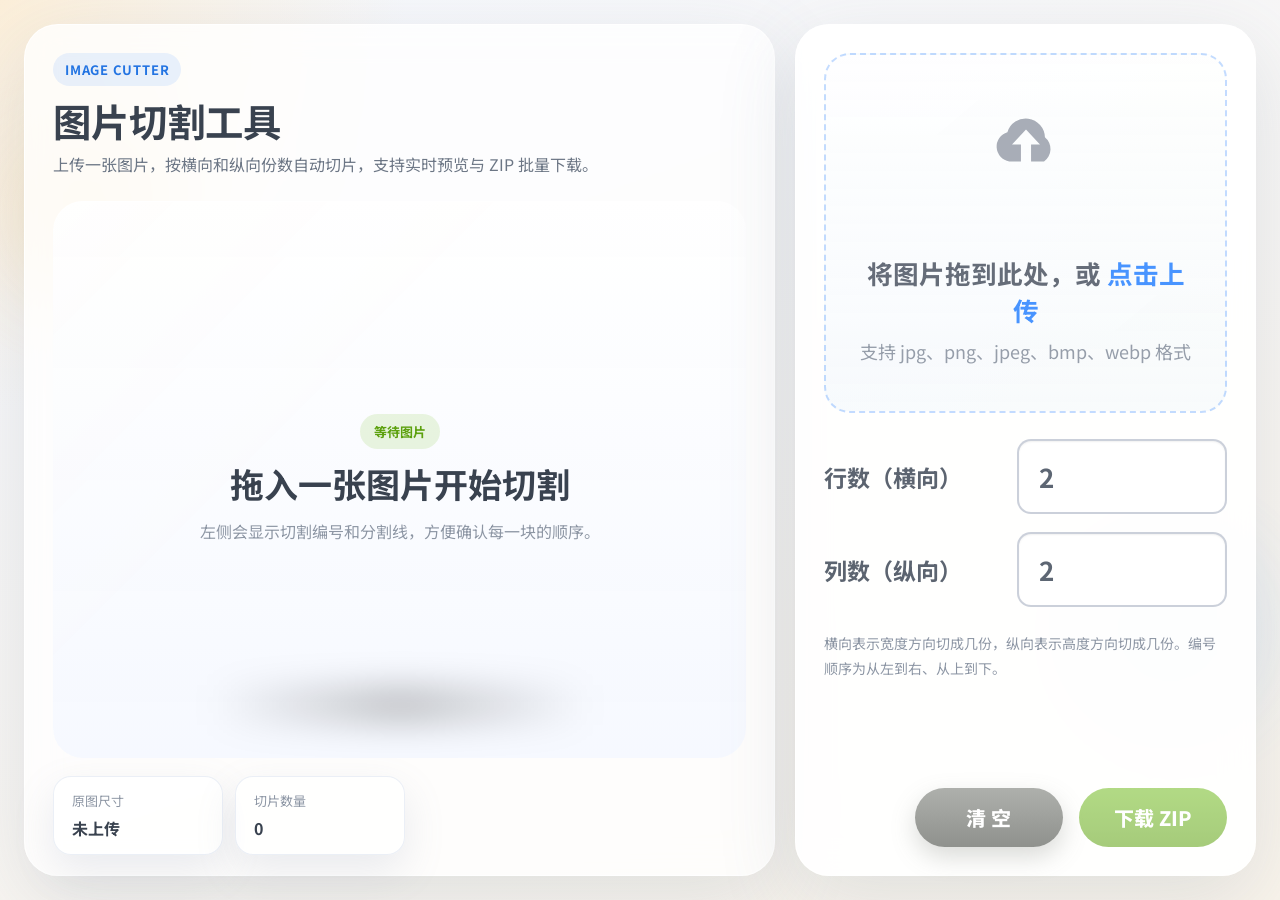
==== index.html @ 78b0fd73 "add" ====
<!DOCTYPE html>
<html lang="zh-CN">
  <head>
    <meta charset="UTF-8" />
    <meta name="viewport" content="width=device-width, initial-scale=1.0" />
    <title>图片切割工具</title>
    <meta
      name="description"
      content="上传图片后按横向和纵向份数切割，支持预览、清空和一键下载 ZIP。"
    />
    <link rel="preconnect" href="https://fonts.googleapis.com" />
    <link rel="preconnect" href="https://fonts.gstatic.com" crossorigin />
    <link
      href="https://fonts.googleapis.com/css2?family=Noto+Sans+SC:wght@400;500;700;800&display=swap"
      rel="stylesheet"
    />
    <link rel="stylesheet" href="./styles.css" />
  </head>
  <body>
    <div class="page-shell">
      <div class="ambient ambient-left"></div>
      <div class="ambient ambient-right"></div>

      <main class="app-card">
        <section class="preview-panel">
          <div class="panel-head">
            <span class="eyebrow">Image Cutter</span>
            <h1>图片切割工具</h1>
            <p>上传一张图片，按横向和纵向份数自动切片，支持实时预览与 ZIP 批量下载。</p>
          </div>

          <div class="preview-frame" id="previewFrame">
            <div class="preview-empty" id="previewEmpty">
              <div class="empty-badge">等待图片</div>
              <h2>拖入一张图片开始切割</h2>
              <p>左侧会显示切割编号和分割线，方便确认每一块的顺序。</p>
            </div>

            <img id="sourceImage" alt="切割预览图" hidden />

            <div class="grid-overlay" id="gridOverlay" aria-hidden="true"></div>
            <div class="tile-markers" id="tileMarkers" aria-hidden="true"></div>
          </div>

          <div class="meta-bar" id="metaBar">
            <div class="meta-pill">
              <span class="meta-label">原图尺寸</span>
              <strong id="imageSize">未上传</strong>
            </div>
            <div class="meta-pill">
              <span class="meta-label">切片数量</span>
              <strong id="tileCount">0</strong>
            </div>
          </div>
        </section>

        <aside class="control-panel">
          <label class="upload-box" id="uploadBox" for="fileInput">
            <input
              id="fileInput"
              type="file"
              accept=".jpg,.jpeg,.png,.bmp,.webp,image/jpeg,image/png,image/bmp,image/webp"
              hidden
            />

            <div class="upload-icon" aria-hidden="true">
              <svg viewBox="0 0 80 80" role="presentation">
                <path
                  d="M57.2 32.1a17.4 17.4 0 0 0-34.1-4.6A13.6 13.6 0 0 0 24.8 54h10.6V38.7h-8.1L40 24.9l12.7 13.8h-8.1V54h11.8A13.8 13.8 0 0 0 57.2 32Z"
                  fill="currentColor"
                />
              </svg>
            </div>

            <div class="upload-copy">
              <strong>将图片拖到此处，或 <span>点击上传</span></strong>
              <p>支持 jpg、png、jpeg、bmp、webp 格式</p>
            </div>
          </label>

          <div class="field-group">
            <label class="field">
              <span>行数（横向）</span>
              <input id="columnsInput" type="number" min="1" max="50" value="2" />
            </label>

            <label class="field">
              <span>列数（纵向）</span>
              <input id="rowsInput" type="number" min="1" max="50" value="2" />
            </label>
          </div>

          <p class="helper-text">
            横向表示宽度方向切成几份，纵向表示高度方向切成几份。编号顺序为从左到右、从上到下。
          </p>

          <div class="action-row">
            <button class="ghost-btn" id="resetButton" type="button">清 空</button>
            <button class="primary-btn" id="downloadButton" type="button" disabled>
              下载 ZIP
            </button>
          </div>
        </aside>
      </main>
    </div>

    <script src="./vendor/jszip.min.js"></script>
    <script src="./script.js"></script>
  </body>
</html>
---- styles.css ----
:root {
  --bg-top: #f6f8fd;
  --bg-bottom: #f9f4eb;
  --card: rgba(255, 255, 255, 0.78);
  --card-strong: rgba(255, 255, 255, 0.92);
  --line: rgba(115, 142, 191, 0.24);
  --text: #39424f;
  --muted: #8d96a4;
  --accent: #4894ff;
  --accent-strong: #2374e2;
  --success: #73bc21;
  --success-strong: #5da10f;
  --shadow: 0 24px 80px rgba(95, 110, 134, 0.16);
  --shadow-soft: 0 16px 40px rgba(124, 138, 161, 0.16);
  --radius-xl: 34px;
  --radius-lg: 24px;
  --radius-md: 18px;
}

* {
  box-sizing: border-box;
}

html,
body {
  margin: 0;
  min-height: 100%;
}

body {
  font-family: "Noto Sans SC", sans-serif;
  color: var(--text);
  background:
    radial-gradient(circle at top left, rgba(255, 234, 199, 0.66), transparent 26%),
    linear-gradient(160deg, var(--bg-top), var(--bg-bottom));
}

button,
input {
  font: inherit;
}

.page-shell {
  position: relative;
  min-height: 100vh;
  overflow: hidden;
  padding: 24px;
}

.ambient {
  position: absolute;
  border-radius: 999px;
  filter: blur(24px);
  opacity: 0.8;
  pointer-events: none;
}

.ambient-left {
  top: 72px;
  left: -50px;
  width: 280px;
  height: 280px;
  background: radial-gradient(circle, rgba(255, 212, 138, 0.42), transparent 70%);
}

.ambient-right {
  right: -40px;
  bottom: 120px;
  width: 300px;
  height: 300px;
  background: radial-gradient(circle, rgba(120, 180, 255, 0.28), transparent 68%);
}

.app-card {
  position: relative;
  display: grid;
  grid-template-columns: minmax(0, 1.55fr) minmax(340px, 0.95fr);
  gap: 20px;
  max-width: 1500px;
  margin: 0 auto;
  min-height: calc(100vh - 48px);
}

.preview-panel,
.control-panel {
  position: relative;
  background: var(--card);
  backdrop-filter: blur(16px);
  border: 1px solid rgba(255, 255, 255, 0.8);
  border-radius: var(--radius-xl);
  box-shadow: var(--shadow);
}

.preview-panel {
  padding: 28px 28px 20px;
  display: flex;
  flex-direction: column;
}

.control-panel {
  background: var(--card-strong);
  padding: 28px;
  display: flex;
  flex-direction: column;
  justify-content: space-between;
  gap: 26px;
}

.panel-head {
  margin-bottom: 22px;
}

.eyebrow {
  display: inline-flex;
  align-items: center;
  padding: 7px 12px;
  border-radius: 999px;
  background: rgba(72, 148, 255, 0.12);
  color: var(--accent-strong);
  font-size: 13px;
  font-weight: 700;
  letter-spacing: 0.06em;
  text-transform: uppercase;
}

.panel-head h1 {
  margin: 14px 0 10px;
  font-size: clamp(28px, 3vw, 42px);
  line-height: 1.05;
}

.panel-head p {
  margin: 0;
  max-width: 680px;
  color: #6c7685;
  font-size: 16px;
  line-height: 1.8;
}

.preview-frame {
  position: relative;
  flex: 1;
  min-height: 420px;
  display: grid;
  place-items: center;
  overflow: hidden;
  border-radius: 30px;
  background:
    linear-gradient(180deg, rgba(255, 255, 255, 0.92), rgba(245, 248, 255, 0.9)),
    linear-gradient(135deg, rgba(255, 214, 147, 0.16), transparent 42%);
  box-shadow: inset 0 1px 0 rgba(255, 255, 255, 0.9);
}

.preview-frame::after {
  content: "";
  position: absolute;
  inset: auto 7% 6% 7%;
  height: 40px;
  background: radial-gradient(circle, rgba(0, 0, 0, 0.22), transparent 64%);
  filter: blur(16px);
  z-index: 0;
}

.preview-empty {
  position: relative;
  z-index: 1;
  display: grid;
  place-items: center;
  gap: 10px;
  text-align: center;
  padding: 32px;
}

.empty-badge {
  padding: 8px 14px;
  border-radius: 999px;
  background: rgba(115, 188, 33, 0.14);
  color: var(--success-strong);
  font-size: 13px;
  font-weight: 700;
}

.preview-empty h2 {
  margin: 0;
  font-size: clamp(24px, 3vw, 34px);
}

.preview-empty p {
  margin: 0;
  max-width: 420px;
  color: var(--muted);
  line-height: 1.7;
}

#sourceImage {
  position: relative;
  z-index: 1;
  max-width: min(92%, 100%);
  max-height: min(84vh, 700px);
  object-fit: contain;
  border-radius: 22px;
  box-shadow: 0 22px 48px rgba(66, 76, 97, 0.18);
}

.grid-overlay,
.tile-markers {
  position: absolute;
  z-index: 2;
  pointer-events: none;
}

.grid-line {
  position: absolute;
  background: repeating-linear-gradient(
    90deg,
    rgba(52, 217, 255, 0.92),
    rgba(52, 217, 255, 0.92) 10px,
    rgba(26, 61, 77, 0.52) 10px,
    rgba(26, 61, 77, 0.52) 16px
  );
  box-shadow: 0 0 0 2px rgba(132, 244, 255, 0.18);
}

.grid-line.vertical {
  top: 0;
  width: 4px;
  height: 100%;
  transform: translateX(-50%);
}

.grid-line.horizontal {
  left: 0;
  width: 100%;
  height: 4px;
  transform: translateY(-50%);
}

.marker {
  position: absolute;
  width: clamp(46px, 5vw, 56px);
  height: clamp(46px, 5vw, 56px);
  display: grid;
  place-items: center;
  transform: translate(-50%, -50%);
  border-radius: 50%;
  border: 3px solid rgba(255, 255, 255, 0.78);
  background: rgba(29, 31, 36, 0.86);
  color: #fff;
  font-size: clamp(22px, 2vw, 30px);
  font-weight: 800;
  box-shadow: 0 10px 30px rgba(0, 0, 0, 0.22);
}

.meta-bar {
  display: flex;
  flex-wrap: wrap;
  gap: 12px;
  margin-top: 18px;
}

.meta-pill {
  min-width: 170px;
  padding: 14px 18px;
  border-radius: 18px;
  background: rgba(255, 255, 255, 0.7);
  border: 1px solid rgba(115, 142, 191, 0.14);
  box-shadow: var(--shadow-soft);
}

.meta-label {
  display: block;
  font-size: 13px;
  color: var(--muted);
  margin-bottom: 6px;
}

.meta-pill strong {
  font-size: 16px;
}

.upload-box {
  position: relative;
  display: grid;
  place-items: center;
  gap: 22px;
  min-height: 360px;
  padding: 28px;
  border-radius: 26px;
  border: 2px dashed rgba(72, 148, 255, 0.32);
  background:
    linear-gradient(180deg, rgba(255, 255, 255, 0.88), rgba(249, 251, 255, 0.8)),
    linear-gradient(140deg, rgba(72, 148, 255, 0.07), rgba(115, 188, 33, 0.08));
  text-align: center;
  cursor: pointer;
  transition:
    transform 160ms ease,
    border-color 160ms ease,
    box-shadow 160ms ease;
}

.upload-box:hover,
.upload-box.is-dragover {
  transform: translateY(-2px);
  border-color: rgba(72, 148, 255, 0.82);
  box-shadow: 0 18px 44px rgba(72, 148, 255, 0.16);
}

.upload-icon {
  color: #a8adb7;
}

.upload-icon svg {
  width: 88px;
  height: 88px;
}

.upload-copy strong {
  display: block;
  margin-bottom: 10px;
  font-size: clamp(24px, 2vw, 28px);
  color: #666d79;
  font-weight: 700;
}

.upload-copy span {
  color: var(--accent);
}

.upload-copy p {
  margin: 0;
  color: #969eaa;
  font-size: 18px;
}

.field-group {
  display: grid;
  gap: 18px;
}

.field {
  display: flex;
  align-items: center;
  justify-content: space-between;
  gap: 16px;
  font-size: clamp(22px, 1.8vw, 30px);
  font-weight: 700;
  color: #5c6470;
}

.field input {
  width: 210px;
  padding: 17px 20px;
  border-radius: 14px;
  border: 2px solid rgba(69, 88, 121, 0.28);
  background: #fff;
  font-size: 26px;
  color: #5d6673;
  box-shadow: inset 0 1px 2px rgba(20, 20, 20, 0.06);
}

.field input:focus {
  outline: none;
  border-color: rgba(72, 148, 255, 0.9);
  box-shadow: 0 0 0 5px rgba(72, 148, 255, 0.12);
}

.helper-text {
  margin: -2px 0 0;
  color: var(--muted);
  font-size: 14px;
  line-height: 1.8;
}

.action-row {
  display: flex;
  justify-content: flex-end;
  gap: 16px;
  margin-top: auto;
}

.ghost-btn,
.primary-btn {
  border: none;
  border-radius: 999px;
  min-width: 148px;
  padding: 15px 28px;
  font-size: 20px;
  font-weight: 800;
  cursor: pointer;
  transition:
    transform 160ms ease,
    box-shadow 160ms ease,
    opacity 160ms ease,
    background 160ms ease;
}

.ghost-btn {
  color: #fff;
  background: linear-gradient(180deg, #aeb0ac, #8f918d);
  box-shadow: 0 10px 24px rgba(113, 117, 110, 0.26);
}

.primary-btn {
  color: #fff;
  background: linear-gradient(180deg, var(--success), var(--success-strong));
  box-shadow: 0 14px 28px rgba(115, 188, 33, 0.28);
}

.ghost-btn:hover,
.primary-btn:hover:not(:disabled) {
  transform: translateY(-2px);
}

.primary-btn:disabled {
  opacity: 0.55;
  cursor: not-allowed;
  box-shadow: none;
}

@media (max-width: 1180px) {
  .app-card {
    grid-template-columns: 1fr;
  }

  .preview-panel {
    min-height: 56vh;
  }

  .control-panel {
    gap: 22px;
  }

  .upload-box {
    min-height: 260px;
  }
}

@media (max-width: 760px) {
  .page-shell {
    padding: 14px;
  }

  .preview-panel,
  .control-panel {
    border-radius: 24px;
  }

  .preview-panel,
  .control-panel {
    padding: 18px;
  }

  .preview-frame {
    min-height: 320px;
    border-radius: 22px;
  }

  .upload-copy strong {
    font-size: 22px;
  }

  .upload-copy p {
    font-size: 15px;
  }

  .field {
    flex-direction: column;
    align-items: stretch;
    font-size: 18px;
  }

  .field input {
    width: 100%;
    font-size: 22px;
  }

  .action-row {
    flex-direction: column;
  }

  .ghost-btn,
  .primary-btn {
    width: 100%;
  }

  #sourceImage {
    max-width: 94%;
    max-height: 60vh;
  }
}
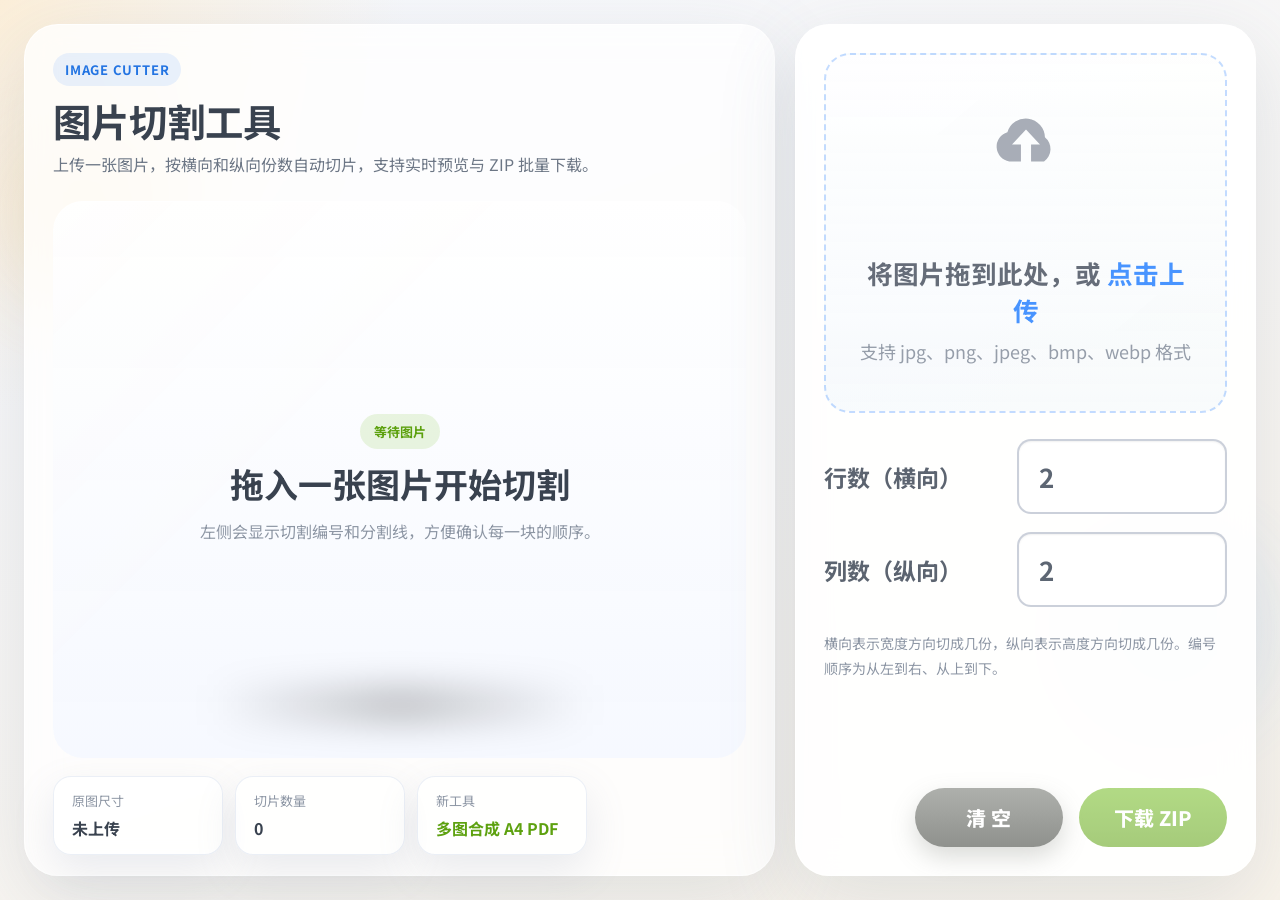
==== commit eef23aa9: "add" ====
--- a/index.html
+++ b/index.html
@@ -51,6 +51,10 @@
               <span class="meta-label">切片数量</span>
               <strong id="tileCount">0</strong>
             </div>
+            <a class="meta-pill tool-link" href="./pdf.html">
+              <span class="meta-label">新工具</span>
+              <strong>多图合成 A4 PDF</strong>
+            </a>
           </div>
         </section>
 
--- a/styles.css
+++ b/styles.css
@@ -278,6 +278,25 @@
   font-size: 16px;
 }
 
+.tool-link {
+  color: inherit;
+  text-decoration: none;
+  transition:
+    transform 160ms ease,
+    border-color 160ms ease,
+    box-shadow 160ms ease;
+}
+
+.tool-link:hover {
+  transform: translateY(-2px);
+  border-color: rgba(115, 188, 33, 0.5);
+  box-shadow: 0 18px 36px rgba(115, 188, 33, 0.18);
+}
+
+.tool-link strong {
+  color: var(--success-strong);
+}
+
 .upload-box {
   position: relative;
   display: grid;
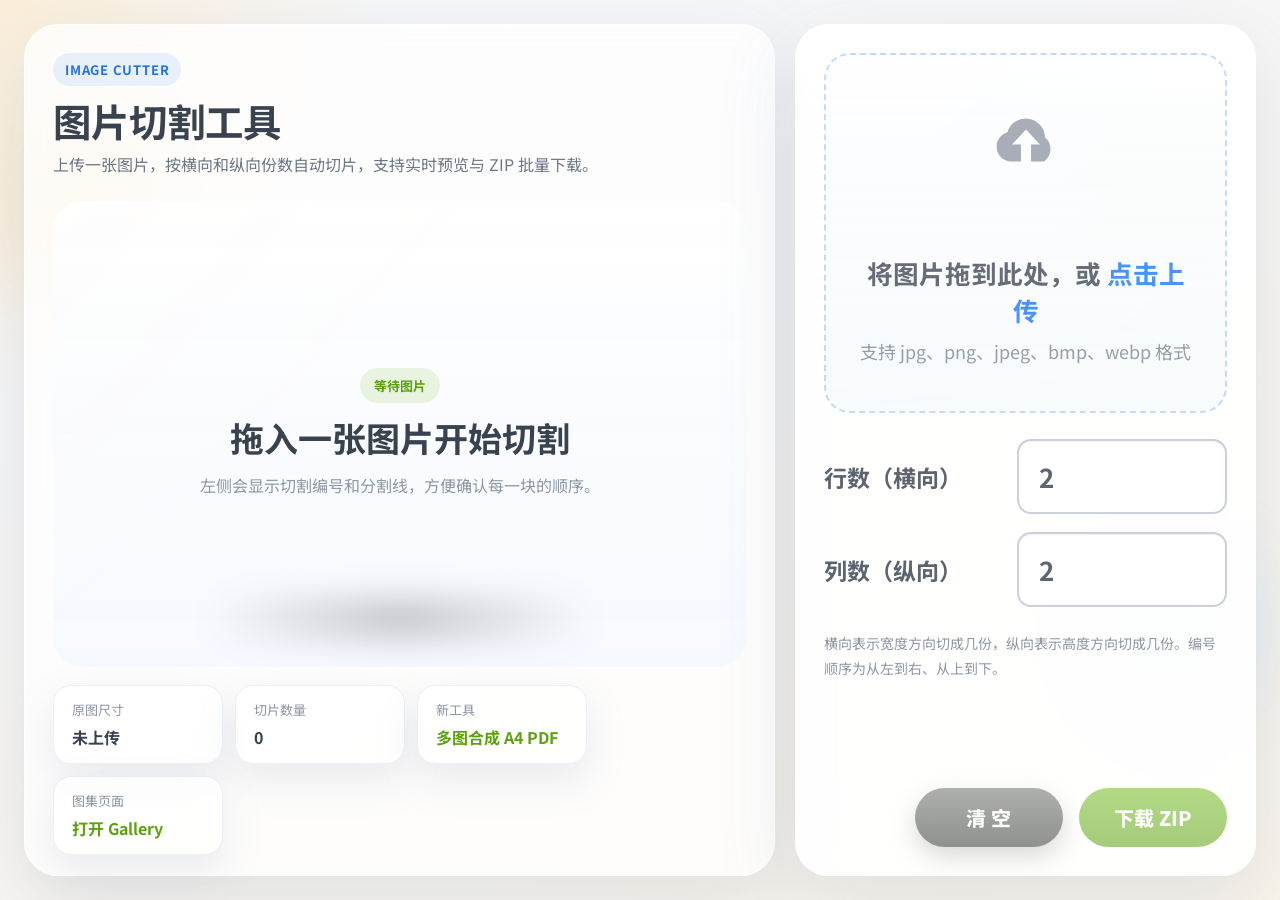
==== commit d95534d5: "add html" ====
--- a/index.html
+++ b/index.html
@@ -54,6 +54,10 @@
             <a class="meta-pill tool-link" href="./pdf.html">
               <span class="meta-label">新工具</span>
               <strong>多图合成 A4 PDF</strong>
+            </a>
+            <a class="meta-pill tool-link" href="./gallery.html">
+              <span class="meta-label">图集页面</span>
+              <strong>打开 Gallery</strong>
             </a>
           </div>
         </section>
